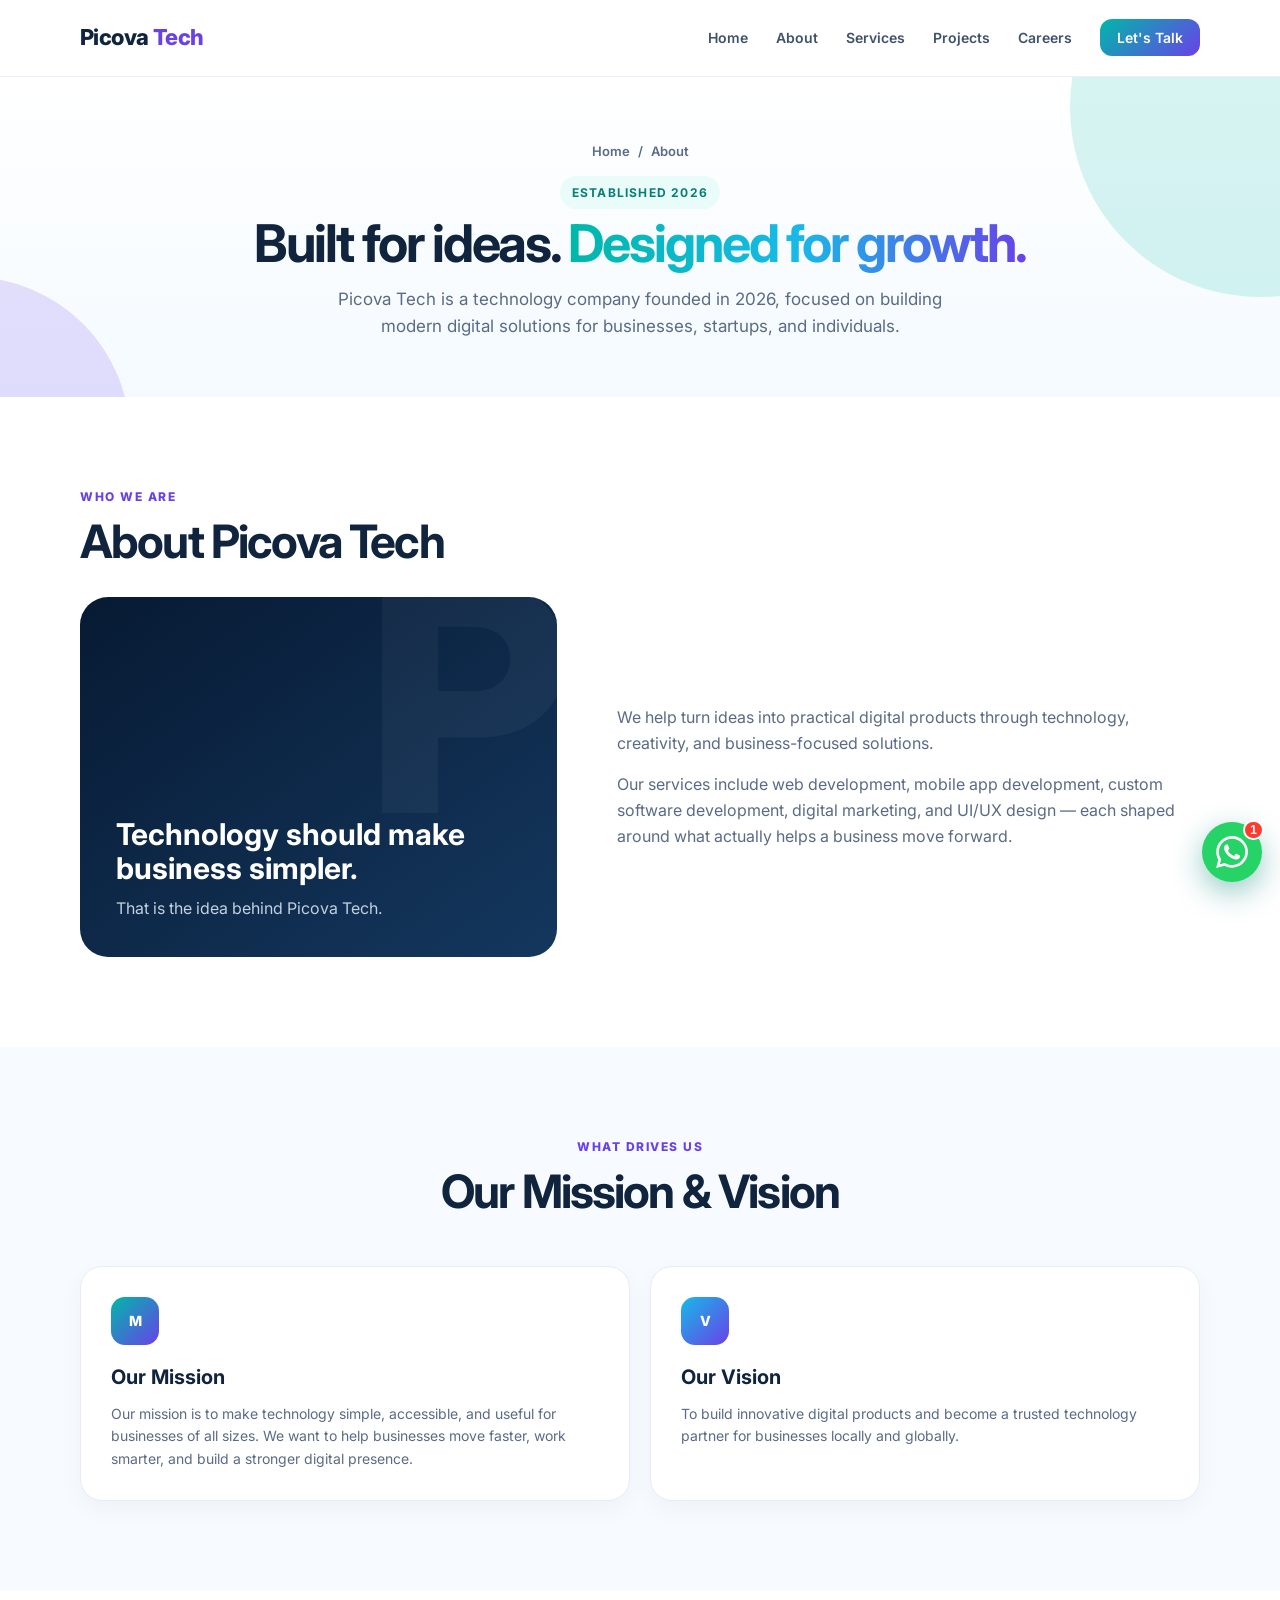
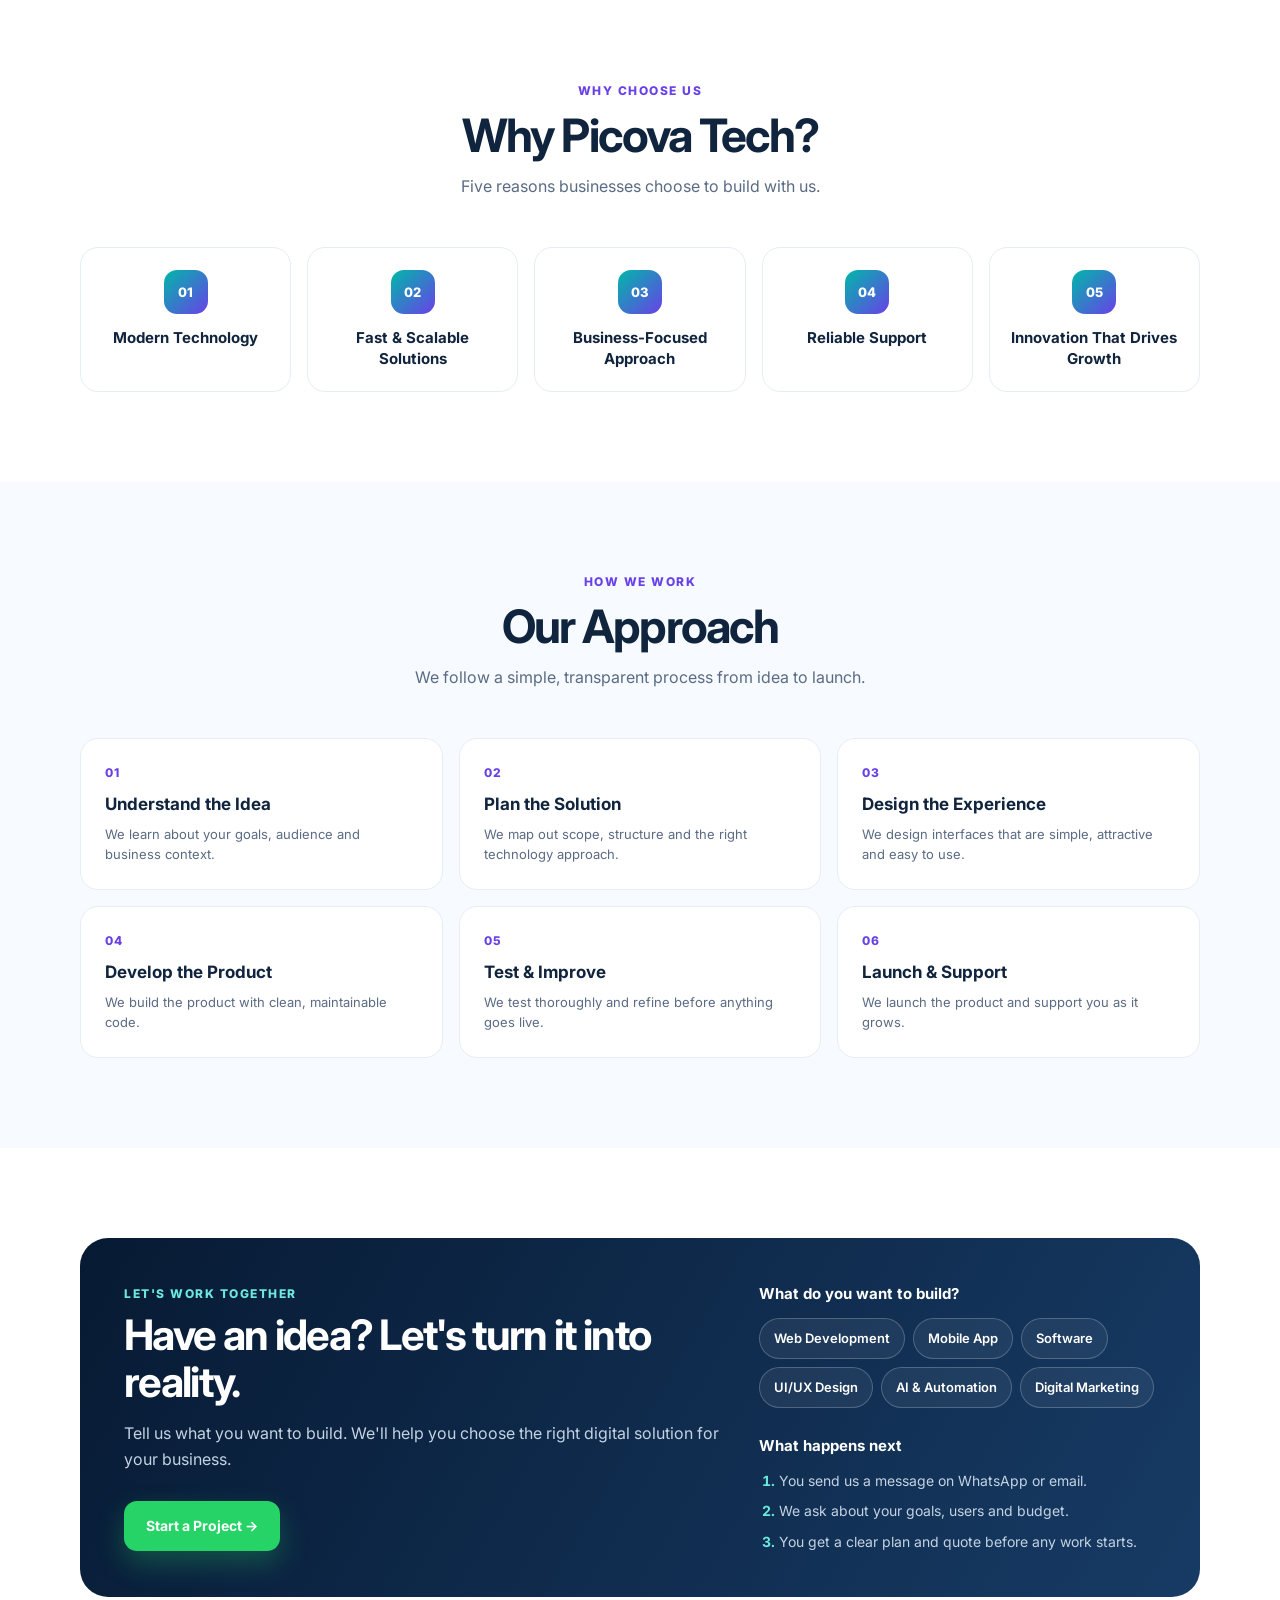
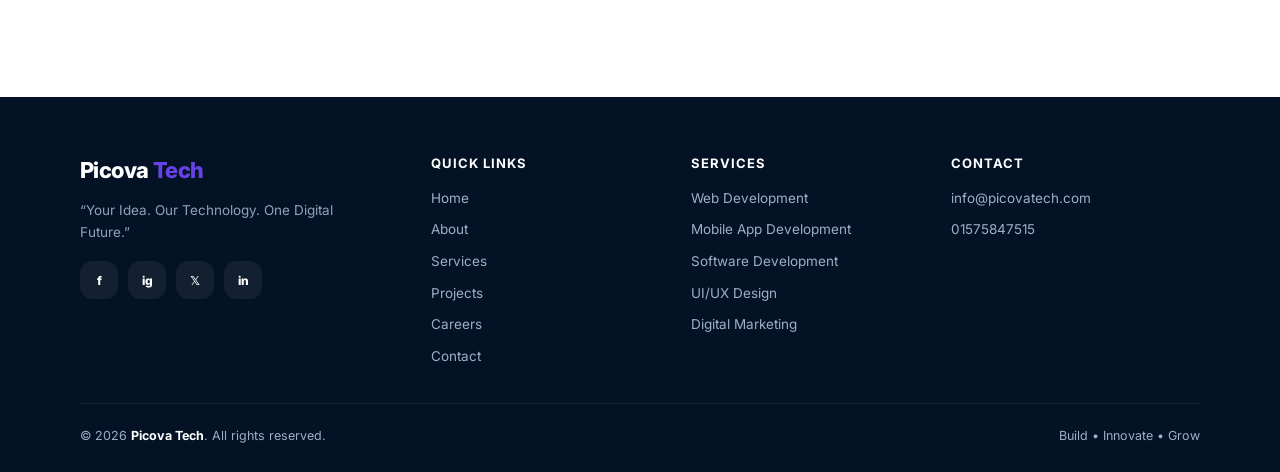
==== about.html @ dd943398 "Add files via upload" ====
<!doctype html>
<html lang="en">
<head>
  <meta charset="utf-8">
  <meta name="viewport" content="width=device-width, initial-scale=1, viewport-fit=cover">
  <meta name="theme-color" content="#071a33">
  <meta name="robots" content="index, follow">
  <link rel="canonical" href="https://www.picovatech.com/about">
  <meta name="description" content="Picova Tech is a technology company founded in 2026, building web, mobile app, software, UI/UX and digital marketing solutions. Learn our mission, vision and approach.">
  <title>About Picova Tech | Digital Solutions &amp; Software Company</title>
  <meta property="og:type" content="website">
  <meta property="og:site_name" content="Picova Tech">
  <meta property="og:title" content="About Picova Tech | Digital Solutions &amp; Software Company">
  <meta property="og:description" content="Founded in 2026, Picova Tech turns ideas into practical digital products through web, mobile, software, UI/UX and marketing solutions.">
  <meta property="og:url" content="https://www.picovatech.com/about">
  <meta property="og:image" content="https://www.picovatech.com/og-image.png">
  <meta name="twitter:card" content="summary_large_image">
  <meta name="twitter:title" content="About Picova Tech | Digital Solutions &amp; Software Company">
  <meta name="twitter:description" content="Founded in 2026, Picova Tech turns ideas into practical digital products for businesses, startups and individuals.">
  <meta name="twitter:image" content="https://www.picovatech.com/og-image.png">
  <link rel="icon" type="image/svg+xml" href="favicon.svg">
  <link rel="preconnect" href="https://fonts.googleapis.com">
  <link rel="preconnect" href="https://fonts.gstatic.com" crossorigin>
  <link href="https://fonts.googleapis.com/css2?family=Inter:wght@400;500;600;700;800&display=swap" rel="stylesheet">
  <link rel="stylesheet" href="styles.css">

  <script type="application/ld+json">
  {
    "@context": "https://schema.org",
    "@type": "AboutPage",
    "name": "About Picova Tech",
    "url": "https://www.picovatech.com/about",
    "isPartOf": { "@type": "WebSite", "name": "Picova Tech", "url": "https://www.picovatech.com/" },
    "mainEntity": {
      "@type": "Organization",
      "name": "Picova Tech",
      "url": "https://www.picovatech.com/",
      "foundingDate": "2026",
      "email": "info@picovatech.com",
      "telephone": "+8801575847515",
      "sameAs": [
        "https://www.facebook.com/picovatech/",
        "https://www.instagram.com/picovatech/",
        "https://x.com/picovatech/",
        "https://www.linkedin.com/company/picovatech/"
      ]
    }
  }
  </script>
</head>
<body>
<a class="skip" href="#main">Skip to content</a>

<header>
  <div class="container nav">
    <a class="brand" href="index.html#home">Picova <span>Tech</span></a>
    <nav aria-label="Main">
      <ul id="menu">
        <li><a href="index.html#home">Home</a></li>
        <li><a href="about.html" aria-current="page">About</a></li>
        <li><a href="index.html#services">Services</a></li>
        <li><a href="projects.html">Projects</a></li>
        <li><a href="careers.html">Careers</a></li>
        <li><a href="index.html#contact" class="nav-cta">Let's Talk</a></li>
      </ul>
    </nav>
    <button class="menu-btn" type="button" aria-label="Open menu" aria-expanded="false" aria-controls="menu">☰</button>
  </div>
</header>

<main id="main">

<section class="page-hero">
  <div class="container">
    <div class="breadcrumb"><a href="index.html">Home</a><span>/</span><span>About</span></div>
    <span class="eyebrow">Established 2026</span>
    <h1>Built for ideas. <span class="gradient">Designed for growth.</span></h1>
    <p>Picova Tech is a technology company founded in 2026, focused on building modern digital solutions for businesses, startups, and individuals.</p>
  </div>
</section>

<section aria-labelledby="about-story-title">
  <div class="container">
    <div class="section-head" style="text-align:left;margin:0 0 30px;max-width:none">
      <div class="kicker">Who we are</div>
      <h2 id="about-story-title">About Picova Tech</h2>
    </div>
    <div class="about-grid">
      <div class="about-panel">
        <h3>Technology should make business simpler.</h3>
        <p>That is the idea behind Picova Tech.</p>
      </div>
      <div class="about-copy">
        <p>We help turn ideas into practical digital products through technology, creativity, and business-focused solutions.</p>
        <p>Our services include web development, mobile app development, custom software development, digital marketing, and UI/UX design &mdash; each shaped around what actually helps a business move forward.</p>
      </div>
    </div>
  </div>
</section>

<section class="services" aria-labelledby="mv-title">
  <div class="container">
    <div class="section-head">
      <div class="kicker">What drives us</div>
      <h2 id="mv-title">Our Mission &amp; Vision</h2>
    </div>
    <div class="mv-grid">
      <div class="mv-card">
        <div class="icon" aria-hidden="true">M</div>
        <h3>Our Mission</h3>
        <p>Our mission is to make technology simple, accessible, and useful for businesses of all sizes. We want to help businesses move faster, work smarter, and build a stronger digital presence.</p>
      </div>
      <div class="mv-card">
        <div class="icon" aria-hidden="true" style="background:linear-gradient(135deg,var(--cyan),var(--purple))">V</div>
        <h3>Our Vision</h3>
        <p>To build innovative digital products and become a trusted technology partner for businesses locally and globally.</p>
      </div>
    </div>
  </div>
</section>

<section aria-labelledby="why-title">
  <div class="container">
    <div class="section-head">
      <div class="kicker">Why choose us</div>
      <h2 id="why-title">Why Picova Tech?</h2>
      <p>Five reasons businesses choose to build with us.</p>
    </div>
    <div class="value-grid">
      <div class="value-card"><div class="v-icon" aria-hidden="true">01</div><h3>Modern Technology</h3></div>
      <div class="value-card"><div class="v-icon" aria-hidden="true">02</div><h3>Fast &amp; Scalable Solutions</h3></div>
      <div class="value-card"><div class="v-icon" aria-hidden="true">03</div><h3>Business-Focused Approach</h3></div>
      <div class="value-card"><div class="v-icon" aria-hidden="true">04</div><h3>Reliable Support</h3></div>
      <div class="value-card"><div class="v-icon" aria-hidden="true">05</div><h3>Innovation That Drives Growth</h3></div>
    </div>
  </div>
</section>

<section class="process" aria-labelledby="approach-title">
  <div class="container">
    <div class="section-head">
      <div class="kicker">How we work</div>
      <h2 id="approach-title">Our Approach</h2>
      <p>We follow a simple, transparent process from idea to launch.</p>
    </div>
    <div class="timeline">
      <div class="step"><div class="num">01</div><h3>Understand the Idea</h3><p>We learn about your goals, audience and business context.</p></div>
      <div class="step"><div class="num">02</div><h3>Plan the Solution</h3><p>We map out scope, structure and the right technology approach.</p></div>
      <div class="step"><div class="num">03</div><h3>Design the Experience</h3><p>We design interfaces that are simple, attractive and easy to use.</p></div>
      <div class="step"><div class="num">04</div><h3>Develop the Product</h3><p>We build the product with clean, maintainable code.</p></div>
      <div class="step"><div class="num">05</div><h3>Test &amp; Improve</h3><p>We test thoroughly and refine before anything goes live.</p></div>
      <div class="step"><div class="num">06</div><h3>Launch &amp; Support</h3><p>We launch the product and support you as it grows.</p></div>
    </div>
  </div>
</section>

<section class="contact">
  <div class="container">
    <div class="contact-box">
      <div>
        <div class="kicker">Let's work together</div>
        <h2>Have an idea? Let's turn it into reality.</h2>
        <p>Tell us what you want to build. We'll help you choose the right digital solution for your business.</p>
        <div class="buttons">
          <a class="btn btn-primary" href="index.html#contact">Start a Project →</a>
        </div>
      </div>
      <div class="contact-side">
        <h3>What do you want to build?</h3>
        <div class="picks"><a class="pick" href="https://wa.me/8801575847515?text=Hello%20Picova%20Tech%21%20I%20am%20interested%20in%20Web%20Development." target="_blank" rel="noopener noreferrer">Web Development</a><a class="pick" href="https://wa.me/8801575847515?text=Hello%20Picova%20Tech%21%20I%20am%20interested%20in%20Mobile%20App." target="_blank" rel="noopener noreferrer">Mobile App</a><a class="pick" href="https://wa.me/8801575847515?text=Hello%20Picova%20Tech%21%20I%20am%20interested%20in%20Software." target="_blank" rel="noopener noreferrer">Software</a><a class="pick" href="https://wa.me/8801575847515?text=Hello%20Picova%20Tech%21%20I%20am%20interested%20in%20UI/UX%20Design." target="_blank" rel="noopener noreferrer">UI/UX Design</a><a class="pick" href="https://wa.me/8801575847515?text=Hello%20Picova%20Tech%21%20I%20am%20interested%20in%20AI%20%26%20Automation." target="_blank" rel="noopener noreferrer">AI &amp; Automation</a><a class="pick" href="https://wa.me/8801575847515?text=Hello%20Picova%20Tech%21%20I%20am%20interested%20in%20Digital%20Marketing." target="_blank" rel="noopener noreferrer">Digital Marketing</a></div>
        <h3>What happens next</h3>
        <ol class="next"><li>You send us a message on WhatsApp or email.</li><li>We ask about your goals, users and budget.</li><li>You get a clear plan and quote before any work starts.</li></ol>
      </div>
    </div>
  </div>
</section>

</main>

<footer>
  <div class="container">
    <div class="footer-grid">
      <div class="footer-brand">
        <a class="brand" href="index.html#home">Picova <span>Tech</span></a>
        <p>&ldquo;Your Idea. Our Technology. One Digital Future.&rdquo;</p>
        <div class="social">
          <a href="https://www.facebook.com/picovatech/" target="_blank" rel="noopener noreferrer" aria-label="Picova Tech on Facebook">f</a>
          <a href="https://www.instagram.com/picovatech/" target="_blank" rel="noopener noreferrer" aria-label="Picova Tech on Instagram">ig</a>
          <a href="https://x.com/picovatech/" target="_blank" rel="noopener noreferrer" aria-label="Picova Tech on X">𝕏</a>
          <a href="https://www.linkedin.com/company/picovatech/" target="_blank" rel="noopener noreferrer" aria-label="Picova Tech on LinkedIn">in</a>
        </div>
      </div>
      <div class="footer-col">
        <h4>Quick Links</h4>
        <ul>
          <li><a href="index.html#home">Home</a></li>
          <li><a href="about.html">About</a></li>
          <li><a href="index.html#services">Services</a></li>
          <li><a href="projects.html">Projects</a></li>
          <li><a href="careers.html">Careers</a></li>
          <li><a href="index.html#contact">Contact</a></li>
        </ul>
      </div>
      <div class="footer-col">
        <h4>Services</h4>
        <ul>
          <li><a href="index.html#services">Web Development</a></li>
          <li><a href="index.html#services">Mobile App Development</a></li>
          <li><a href="index.html#services">Software Development</a></li>
          <li><a href="index.html#services">UI/UX Design</a></li>
          <li><a href="index.html#services">Digital Marketing</a></li>
        </ul>
      </div>
      <div class="footer-col">
        <h4>Contact</h4>
        <ul>
          <li class="contact-item"><a href="mailto:info@picovatech.com">info@picovatech.com</a></li>
          <li class="contact-item"><a href="tel:+8801575847515">01575847515</a></li>
        </ul>
      </div>
    </div>
    <div class="foot-bottom">
      <div>© <span id="year">2026</span> <strong style="color:#fff">Picova Tech</strong>. All rights reserved.</div>
      <div>Build • Innovate • Grow</div>
    </div>
  </div>
</footer>

<!-- ===== WhatsApp chat widget ===== -->
<div class="wa-teaser" id="waTeaser" role="status">
  <span class="wa-teaser-text">👋 Have a project in mind? Chat with us on WhatsApp.</span>
  <button type="button" aria-label="Dismiss">×</button>
</div>

<section class="wa-panel" id="waPanel" role="dialog" aria-label="Chat with Picova Tech on WhatsApp" aria-hidden="true" style="padding:0">
  <div class="wa-head">
    <div class="wa-avatar" aria-hidden="true">P</div>
    <div class="wa-head-info"><strong>Picova Tech</strong><span>Online on WhatsApp</span></div>
    <button class="wa-close" type="button" aria-label="Close chat">×</button>
  </div>
  <div class="wa-body" id="waBody" aria-live="polite"></div>
  <div class="wa-foot">
    <div class="wa-form">
      <textarea class="wa-input" id="waInput" rows="1" placeholder="Type your message…" aria-label="Your message"></textarea>
      <button class="wa-send" id="waSend" type="button" aria-label="Send on WhatsApp">
        <svg viewBox="0 0 24 24" aria-hidden="true"><path d="M2.01 21 23 12 2.01 3 2 10l15 2-15 2z"/></svg>
      </button>
    </div>
    <p class="wa-note">Your message will open in WhatsApp.</p>
  </div>
</section>

<button class="wa-fab" id="waFab" type="button" aria-label="Chat on WhatsApp" aria-expanded="false" aria-controls="waPanel">
  <svg viewBox="0 0 24 24" aria-hidden="true"><path d="M17.472 14.382c-.297-.149-1.758-.867-2.03-.967-.273-.099-.471-.148-.67.15-.197.297-.767.966-.94 1.164-.173.199-.347.223-.644.075-.297-.15-1.255-.463-2.39-1.475-.883-.788-1.48-1.761-1.653-2.059-.173-.297-.018-.458.13-.606.134-.133.298-.347.446-.52.149-.174.198-.298.298-.497.099-.198.05-.371-.025-.52-.075-.149-.669-1.612-.916-2.207-.242-.579-.487-.5-.669-.51-.173-.008-.371-.01-.57-.01-.198 0-.52.074-.792.372-.272.297-1.04 1.016-1.04 2.479 0 1.462 1.065 2.875 1.213 3.074.149.198 2.096 3.2 5.077 4.487.709.306 1.262.489 1.694.625.712.227 1.36.195 1.871.118.571-.085 1.758-.719 2.006-1.413.248-.694.248-1.289.173-1.413-.074-.124-.272-.198-.57-.347m-5.421 7.403h-.004a9.87 9.87 0 01-5.031-1.378l-.361-.214-3.741.982.998-3.648-.235-.374a9.86 9.86 0 01-1.51-5.26c.001-5.45 4.436-9.884 9.888-9.884 2.64 0 5.122 1.03 6.988 2.898a9.825 9.825 0 012.893 6.994c-.003 5.45-4.437 9.884-9.885 9.884m8.413-18.297A11.815 11.815 0 0012.05 0C5.495 0 .16 5.335.157 11.892c0 2.096.547 4.142 1.588 5.945L.057 24l6.305-1.654a11.882 11.882 0 005.683 1.448h.005c6.554 0 11.89-5.335 11.893-11.893a11.821 11.821 0 00-3.48-8.413z"/></svg>
  <span class="wa-x" aria-hidden="true">×</span>
  <span class="wa-badge" id="waBadge">1</span>
</button>

<script src="main.js" defer></script>
</body>
</html>
---- styles.css ----
:root{
      --navy:#071a33;--ink:#10243e;--muted:#5b6b83;--teal:#00b8a9;--cyan:#18b9e8;--purple:#6941e8;--orange:#ff8a2a;
      --bg:#f7fbff;--white:#fff;--line:#e6edf5;--shadow:0 18px 50px rgba(8,29,57,.10);
      --wa:#25d366;--wa-dark:#128c7e;--header-h:76px
    }
    *,*::before,*::after{box-sizing:border-box}
    html{scroll-behavior:smooth;-webkit-text-size-adjust:100%}
    body{margin:0;font-family:Inter,system-ui,-apple-system,"Segoe UI",Roboto,sans-serif;color:var(--ink);background:var(--white);line-height:1.6;overflow-x:hidden}
    img{max-width:100%;height:auto}
    a{text-decoration:none;color:inherit}
    .container{width:min(1120px,92%);margin-inline:auto}
    :focus-visible{outline:3px solid var(--purple);outline-offset:3px;border-radius:6px}
    .skip{position:absolute;left:-999px;top:8px;background:#fff;color:var(--navy);padding:10px 14px;border-radius:8px;z-index:100;font-weight:700}
    .skip:focus{left:8px}

    /* Header */
    header{position:sticky;top:0;z-index:40;background:rgba(255,255,255,.92);-webkit-backdrop-filter:blur(14px);backdrop-filter:blur(14px);border-bottom:1px solid rgba(230,237,245,.85)}
    .nav{height:var(--header-h);display:flex;align-items:center;justify-content:space-between;gap:16px}
    .brand{font-weight:800;font-size:22px;letter-spacing:-.6px;white-space:nowrap}
    .brand span{color:var(--purple)}
    nav ul{display:flex;align-items:center;gap:28px;list-style:none;margin:0;padding:0;font-size:14px;font-weight:600;color:#40526b}
    nav a:hover{color:var(--purple)}
    nav a.nav-cta{padding:10px 17px;border-radius:12px;color:#fff;background:linear-gradient(135deg,var(--teal),var(--purple))}
    nav a.nav-cta:hover{color:#fff;filter:brightness(1.06)}
    .menu-btn{display:none;width:44px;height:44px;border:1px solid var(--line);background:#fff;border-radius:12px;font-size:22px;line-height:1;cursor:pointer;color:var(--navy);place-items:center}

    /* Hero */
    section{padding:90px 0;scroll-margin-top:var(--header-h)}
    .hero{position:relative;overflow:hidden;background:linear-gradient(180deg,#fff 0%,#f4faff 100%);padding:86px 0 78px}
    .hero::before,.hero::after{content:"";position:absolute;border-radius:50%;opacity:.18;pointer-events:none}
    .hero::before{width:430px;height:430px;background:var(--teal);right:-190px;top:-170px}
    .hero::after{width:360px;height:360px;background:var(--purple);left:-220px;bottom:-230px}
    .hero-grid{display:grid;grid-template-columns:1.05fr .95fr;gap:60px;align-items:center;position:relative;z-index:1}
    .eyebrow{display:inline-flex;gap:8px;align-items:center;padding:7px 12px;border-radius:999px;background:#eafcf9;color:#087e75;font-size:12px;font-weight:700;text-transform:uppercase;letter-spacing:1.2px}
    .hero h1{font-size:clamp(38px,7.2vw,72px);line-height:1.05;letter-spacing:-.045em;margin:18px 0;overflow-wrap:break-word}
    .gradient{background:linear-gradient(90deg,var(--teal),var(--cyan),var(--purple));-webkit-background-clip:text;background-clip:text;color:transparent;-webkit-text-fill-color:transparent}
    .hero p{font-size:18px;color:var(--muted);max-width:620px}
    .buttons{display:flex;gap:14px;flex-wrap:wrap;margin-top:28px}
    .btn{display:inline-flex;align-items:center;justify-content:center;padding:14px 22px;min-height:48px;border-radius:13px;font-weight:700;font-size:14px;border:1px solid var(--line);transition:transform .2s}
    .btn:hover{transform:translateY(-2px)}
    .btn-primary{color:#fff;border:none;background:linear-gradient(135deg,var(--teal),var(--purple));box-shadow:0 12px 28px rgba(105,65,232,.22)}
    .btn-light{background:#fff}
    .hero-card{background:#071a33;border-radius:28px;padding:24px;box-shadow:var(--shadow);color:#fff;position:relative;overflow:hidden}
    .hero-card::after{content:"";position:absolute;width:240px;height:240px;border-radius:50%;right:-80px;top:-100px;background:linear-gradient(135deg,var(--teal),var(--purple));opacity:.7;filter:blur(30px);pointer-events:none}
    .mock{background:linear-gradient(145deg,#102e53,#071a33);border:1px solid rgba(255,255,255,.12);border-radius:20px;padding:25px;position:relative;z-index:1}
    .mock-logo{width:110px;height:110px;object-fit:contain;background:#fff;border-radius:18px;padding:8px;display:block}
    .hero-card h3{font-size:24px;margin:18px 0 4px}
    .hero-card p{font-size:14px;color:#b9c7d9;margin:0}
    .mini-grid{display:grid;grid-template-columns:repeat(2,1fr);gap:12px;margin-top:22px}
    .mini{padding:13px;border-radius:14px;background:rgba(255,255,255,.07);font-size:12px;color:#dbe6f4}
    .mini b{display:block;color:#fff;font-size:13px;margin-bottom:3px}

    /* Section heads */
    .section-head{text-align:center;max-width:720px;margin:0 auto 48px}
    .kicker{color:var(--purple);font-size:12px;font-weight:800;text-transform:uppercase;letter-spacing:1.5px}
    .section-head h2{font-size:clamp(28px,4.4vw,46px);line-height:1.12;letter-spacing:-.04em;margin:10px 0 12px}
    .section-head p{color:var(--muted);margin:0}

    /* Services */
    .services{background:var(--bg)}
    .cards{display:grid;grid-template-columns:repeat(3,1fr);gap:20px}
    .card{background:#fff;border:1px solid var(--line);border-radius:22px;padding:27px;transition:transform .25s,box-shadow .25s;box-shadow:0 8px 24px rgba(8,29,57,.04)}
    .card:hover{transform:translateY(-5px);box-shadow:var(--shadow)}
    .icon{width:48px;height:48px;border-radius:14px;display:grid;place-items:center;color:#fff;font-weight:800;font-size:14px;margin-bottom:18px;background:linear-gradient(135deg,var(--teal),var(--purple))}
    .card:nth-child(2) .icon{background:linear-gradient(135deg,var(--cyan),var(--purple))}
    .card:nth-child(3) .icon{background:linear-gradient(135deg,var(--purple),#b24cf3)}
    .card:nth-child(4) .icon{background:linear-gradient(135deg,var(--orange),#ff4e7a)}
    .card:nth-child(5) .icon{background:linear-gradient(135deg,#00a98f,var(--cyan))}
    .card:nth-child(6) .icon{background:linear-gradient(135deg,#3b82f6,var(--teal))}
    .card h3{margin:0 0 8px;font-size:19px}
    .card p{color:var(--muted);font-size:14px;margin:0}

    /* About */
    .about-grid{display:grid;grid-template-columns:.9fr 1.1fr;gap:60px;align-items:center}
    .about-panel{border-radius:28px;background:linear-gradient(145deg,#071a33,#14375e);padding:36px;color:#fff;min-height:360px;display:flex;flex-direction:column;justify-content:flex-end;position:relative;overflow:hidden}
    .about-panel::before{content:"P";position:absolute;right:-15px;top:-60px;font-size:320px;line-height:1;font-weight:800;color:rgba(255,255,255,.045)}
    .about-panel h3{font-size:30px;line-height:1.15;margin:0 0 10px;position:relative}
    .about-panel p{color:#c2d0df;position:relative;margin:0}
    .about-copy .section-head{text-align:left;margin:0 0 22px}
    .about-copy h2{font-size:clamp(28px,4.4vw,42px)}
    .about-copy p{color:var(--muted)}
    .ticks{display:grid;grid-template-columns:1fr 1fr;gap:12px;margin:24px 0}
    .tick{font-size:14px;font-weight:600}
    .tick::before{content:"✓";display:inline-grid;place-items:center;width:23px;height:23px;margin-right:8px;border-radius:50%;background:#e9fbf8;color:#078f83;font-size:12px}

    /* Process */
    .process{background:var(--bg)}
    .steps{display:grid;grid-template-columns:repeat(4,1fr);gap:16px}
    .step{padding:24px;background:#fff;border:1px solid var(--line);border-radius:18px}
    .num{font-size:12px;font-weight:800;color:var(--purple);letter-spacing:1px}
    .step h3{margin:9px 0 5px;font-size:17px}
    .step p{font-size:13px;color:var(--muted);margin:0}

    /* Contact */
    .contact{padding-bottom:100px}
    .contact-box{border-radius:28px;padding:44px;background:linear-gradient(120deg,#071a33,#173b65);color:#fff;display:grid;grid-template-columns:1.2fr .8fr;gap:40px;align-items:center}
    .contact-box .kicker{color:#6be9de}
    .contact-box h2{font-size:clamp(28px,4.4vw,42px);line-height:1.12;letter-spacing:-.04em;margin:8px 0 12px}
    .contact-box p{color:#c4d3e3}
    .contact-links{display:grid;gap:11px;min-width:0}
    .contact-link{display:block;padding:13px 15px;border:1px solid rgba(255,255,255,.13);background:rgba(255,255,255,.06);border-radius:12px;font-size:14px;overflow-wrap:anywhere;transition:background .2s}
    a.contact-link:hover{background:rgba(255,255,255,.12)}
    .contact-link b{display:block;color:#fff;font-size:11px;text-transform:uppercase;letter-spacing:1px;margin-bottom:2px}
    .social{display:flex;gap:10px;flex-wrap:wrap;margin-top:22px}
    .social a{width:44px;height:44px;border-radius:12px;display:grid;place-items:center;background:#fff;color:var(--navy);font-size:13px;font-weight:800}
    .social a:hover{background:#dffcf8;color:#078f83}

    footer{background:#041225;color:#9db0c8;padding:28px 0;font-size:13px}
    .foot{display:flex;justify-content:space-between;gap:20px;align-items:center;flex-wrap:wrap}
    .foot strong{color:#fff}

    /* ===== WhatsApp chat widget ===== */
    .wa-fab{position:fixed;right:max(18px,env(safe-area-inset-right));bottom:max(18px,env(safe-area-inset-bottom));z-index:60;width:60px;height:60px;border:0;border-radius:50%;background:var(--wa);color:#fff;cursor:pointer;display:grid;place-items:center;box-shadow:0 10px 30px rgba(18,140,126,.45);transition:transform .2s}
    .wa-fab:hover{transform:scale(1.07)}
    .wa-fab svg{width:32px;height:32px;fill:currentColor}
    .wa-fab .wa-x{display:none;font-size:26px;line-height:1}
    .wa-fab.open svg{display:none}
    .wa-fab.open .wa-x{display:block}
    .wa-badge{position:absolute;top:-2px;right:-2px;min-width:20px;height:20px;padding:0 5px;border-radius:999px;background:#ff3b30;color:#fff;font-size:12px;font-weight:700;display:grid;place-items:center;border:2px solid #fff}
    .wa-fab.open .wa-badge{display:none}
    .wa-teaser{position:fixed;right:max(18px,env(safe-area-inset-right));bottom:calc(max(18px,env(safe-area-inset-bottom)) + 74px);z-index:60;max-width:240px;background:#fff;color:var(--ink);border:1px solid var(--line);border-radius:16px 16px 4px 16px;padding:12px 34px 12px 14px;font-size:14px;font-weight:600;box-shadow:var(--shadow);opacity:0;transform:translateY(8px);pointer-events:none;transition:.3s}
    .wa-teaser.show{opacity:1;transform:none;pointer-events:auto}
    .wa-teaser button{position:absolute;top:2px;right:2px;width:30px;height:30px;border:0;background:none;color:#8a99ad;font-size:18px;cursor:pointer}
    .wa-teaser .wa-teaser-text{cursor:pointer}

    .wa-panel{position:fixed;right:max(18px,env(safe-area-inset-right));bottom:calc(max(18px,env(safe-area-inset-bottom)) + 74px);z-index:60;width:360px;max-width:calc(100vw - 24px);height:min(560px,calc(100dvh - 120px));display:flex;flex-direction:column;background:#fff;border-radius:20px;overflow:hidden;box-shadow:0 24px 70px rgba(7,26,51,.28);border:1px solid var(--line);opacity:0;visibility:hidden;transform:translateY(14px) scale(.98);transform-origin:bottom right;transition:opacity .25s,transform .25s,visibility .25s}
    .wa-panel.open{opacity:1;visibility:visible;transform:none}
    .wa-head{display:flex;align-items:center;gap:12px;padding:14px 16px;background:linear-gradient(135deg,var(--wa-dark),#0b6b5f);color:#fff}
    .wa-avatar{width:42px;height:42px;border-radius:50%;background:#fff;display:grid;place-items:center;color:var(--purple);font-weight:800;flex:none}
    .wa-head-info{flex:1;min-width:0;line-height:1.25}
    .wa-head-info strong{display:block;font-size:15px}
    .wa-head-info span{font-size:12px;opacity:.9;display:flex;align-items:center;gap:6px}
    .wa-head-info span::before{content:"";width:8px;height:8px;border-radius:50%;background:#7dffb0}
    .wa-close{width:36px;height:36px;border:0;border-radius:10px;background:rgba(255,255,255,.14);color:#fff;font-size:20px;cursor:pointer}
    .wa-body{flex:1;overflow-y:auto;padding:16px;background:#efeae2;display:flex;flex-direction:column;gap:10px;overscroll-behavior:contain}
    .wa-msg{max-width:86%;padding:9px 12px;border-radius:12px;font-size:14px;line-height:1.45;box-shadow:0 1px 1px rgba(0,0,0,.08);overflow-wrap:anywhere;white-space:pre-wrap}
    .wa-msg.bot{align-self:flex-start;background:#fff;border-top-left-radius:3px}
    .wa-msg.user{align-self:flex-end;background:#d9fdd3;border-top-right-radius:3px}
    .wa-typing{align-self:flex-start;background:#fff;border-radius:12px;border-top-left-radius:3px;padding:12px 14px;display:flex;gap:4px}
    .wa-typing i{width:7px;height:7px;border-radius:50%;background:#9aa7b5;animation:wa-bounce 1s infinite}
    .wa-typing i:nth-child(2){animation-delay:.15s}.wa-typing i:nth-child(3){animation-delay:.3s}
    @keyframes wa-bounce{0%,60%,100%{transform:translateY(0);opacity:.5}30%{transform:translateY(-4px);opacity:1}}
    .wa-chips{display:flex;flex-wrap:wrap;gap:8px;align-self:flex-start}
    .wa-chip{border:1px solid var(--wa-dark);background:#fff;color:var(--wa-dark);padding:8px 12px;border-radius:999px;font:600 13px Inter,system-ui,sans-serif;cursor:pointer;min-height:36px}
    .wa-chip:hover{background:var(--wa-dark);color:#fff}
    .wa-foot{padding:10px;background:#f6f6f6;border-top:1px solid var(--line)}
    .wa-form{display:flex;gap:8px;align-items:flex-end}
    .wa-input{flex:1;min-width:0;resize:none;border:1px solid #d5dbe3;border-radius:22px;padding:11px 14px;font:16px/1.3 Inter,system-ui,sans-serif;max-height:96px;background:#fff;color:var(--ink)}
    .wa-input:focus{outline:2px solid var(--wa-dark);outline-offset:0;border-color:transparent}
    .wa-send{flex:none;width:44px;height:44px;border:0;border-radius:50%;background:var(--wa);color:#fff;cursor:pointer;display:grid;place-items:center}
    .wa-send svg{width:20px;height:20px;fill:currentColor}
    .wa-note{margin:8px 4px 0;font-size:11px;color:#728198;text-align:center}

    /* ===== Tablet ===== */
    @media(max-width:1000px){
      .hero-grid{gap:40px}
      .about-grid{gap:40px}
      .steps{grid-template-columns:repeat(2,1fr)}
    }

    /* ===== Mobile menu + stacking ===== */
    @media(max-width:850px){
      :root{--header-h:68px}
      .menu-btn{display:grid}
      nav ul{display:none;position:absolute;left:4%;right:4%;top:calc(100% + 8px);flex-direction:column;align-items:stretch;gap:0;background:#fff;border:1px solid var(--line);border-radius:16px;padding:10px;box-shadow:var(--shadow)}
      nav ul.mobile-open{display:flex}
      nav ul li a{display:block;padding:14px 12px;border-radius:10px}
      nav ul li a:not(.nav-cta):hover{background:var(--bg)}
      nav a.nav-cta{text-align:center;margin-top:6px}
      section{padding:72px 0}
      .hero{padding:56px 0 60px}
      .hero-grid,.about-grid,.contact-box{grid-template-columns:1fr}
      .hero p{max-width:none}
      .hero-card{max-width:600px;width:100%;margin-inline:auto}
      .cards{grid-template-columns:1fr 1fr}
      .about-panel{min-height:260px}
      .contact-box{padding:34px}
    }

    /* ===== Phones ===== */
    @media(max-width:560px){
      .brand{font-size:19px}
      .hero{padding:44px 0 52px}
      .hero p{font-size:16px}
      .eyebrow{font-size:11px;letter-spacing:.8px}
      .buttons .btn{flex:1 1 100%}
      .cards,.steps,.ticks{grid-template-columns:1fr}
      section{padding:60px 0}
      .section-head{margin-bottom:34px}
      .card{padding:22px}
      .about-panel{padding:26px;min-height:220px}
      .about-panel h3{font-size:24px}
      .about-panel::before{font-size:220px}
      .contact{padding-bottom:70px}
      .contact-box{padding:26px 20px;border-radius:22px}
      .foot{flex-direction:column;align-items:flex-start;gap:8px}
      .hero-card{padding:16px;border-radius:22px}
      .mock{padding:18px}
      .mock-logo{width:90px;height:90px}

      /* chat becomes a bottom sheet */
      .wa-panel{right:0;left:0;bottom:0;width:100%;max-width:none;height:min(86dvh,640px);border-radius:20px 20px 0 0;padding-bottom:env(safe-area-inset-bottom)}
      .wa-teaser{right:12px;bottom:calc(max(14px,env(safe-area-inset-bottom)) + 70px);max-width:210px}
      .wa-fab{right:14px;bottom:max(14px,env(safe-area-inset-bottom));width:56px;height:56px}
      .wa-fab.open{opacity:0;pointer-events:none}
    }
    @media(max-width:360px){
      .hero h1{font-size:34px}
      .mini-grid{grid-template-columns:1fr}
    }
    @media(prefers-reduced-motion:reduce){
      html{scroll-behavior:auto}
      *,*::before,*::after{animation:none!important;transition:none!important}
    }

/* ===================================================================
   Added for: About / Projects / Picobazar / Careers pages
   (New components below reuse existing design tokens — no colors,
   radii, spacing or fonts were introduced outside the palette above.)
   =================================================================== */

/* Sub-page header (About / Projects / Careers / Picobazar) */
.page-hero{position:relative;overflow:hidden;background:linear-gradient(180deg,#fff 0%,#f4faff 100%);padding:64px 0 56px;text-align:center}
.page-hero::before,.page-hero::after{content:"";position:absolute;border-radius:50%;opacity:.16;pointer-events:none}
.page-hero::before{width:380px;height:380px;background:var(--teal);right:-170px;top:-160px}
.page-hero::after{width:320px;height:320px;background:var(--purple);left:-190px;bottom:-200px}
.page-hero .container{position:relative;z-index:1}
.breadcrumb{display:flex;justify-content:center;gap:8px;font-size:13px;font-weight:600;color:var(--muted);margin-bottom:14px}
.breadcrumb a:hover{color:var(--purple)}
.page-hero h1{font-size:clamp(32px,5.6vw,52px);line-height:1.1;letter-spacing:-.04em;margin:6px 0 14px}
.page-hero > .container > p{color:var(--muted);font-size:17px;max-width:640px;margin:0 auto}

/* Mission / Vision */
.mv-grid{display:grid;grid-template-columns:1fr 1fr;gap:20px;margin-top:10px}
.mv-card{background:#fff;border:1px solid var(--line);border-radius:22px;padding:30px;box-shadow:0 8px 24px rgba(8,29,57,.04)}
.mv-card .icon{margin-bottom:16px}
.mv-card h3{margin:0 0 10px;font-size:20px}
.mv-card p{margin:0;color:var(--muted);font-size:14px}

/* Why Picova Tech - value cards */
.value-grid{display:grid;grid-template-columns:repeat(5,1fr);gap:16px}
.value-card{background:#fff;border:1px solid var(--line);border-radius:18px;padding:22px 18px;text-align:center;transition:transform .25s,box-shadow .25s}
.value-card:hover{transform:translateY(-5px);box-shadow:var(--shadow)}
.value-card .v-icon{width:44px;height:44px;margin:0 auto 14px;border-radius:13px;display:grid;place-items:center;color:#fff;font-weight:800;font-size:13px;background:linear-gradient(135deg,var(--teal),var(--purple))}
.value-card h3{margin:0;font-size:15px;line-height:1.35}

/* Approach timeline (reuses .steps/.step pattern, extended to 6 items) */
.timeline{display:grid;grid-template-columns:repeat(3,1fr);gap:16px}
.timeline .step{position:relative}

/* Relationship badge (Picobazar by Picova Tech) */
.rel-badge{display:inline-flex;align-items:center;gap:8px;padding:8px 14px;border-radius:999px;background:#f2edff;color:var(--purple);font-size:12px;font-weight:800;text-transform:uppercase;letter-spacing:1px;margin-bottom:16px}
.rel-badge b{color:inherit}

/* Project card */
.project-card{background:#fff;border:1px solid var(--line);border-radius:26px;padding:0;overflow:hidden;box-shadow:0 8px 24px rgba(8,29,57,.05);display:grid;grid-template-columns:1.1fr 1fr;transition:box-shadow .25s}
.project-card:hover{box-shadow:var(--shadow)}
.project-media{background:linear-gradient(145deg,#102e53,#071a33);display:flex;flex-direction:column;align-items:center;justify-content:center;gap:14px;padding:40px 30px;color:#fff;position:relative;overflow:hidden;min-height:280px}
.project-media::after{content:"";position:absolute;width:220px;height:220px;border-radius:50%;right:-70px;bottom:-90px;background:linear-gradient(135deg,var(--teal),var(--purple));opacity:.55;filter:blur(28px);pointer-events:none}
.project-logo-placeholder{width:96px;height:96px;border-radius:22px;background:rgba(255,255,255,.08);border:1.5px dashed rgba(255,255,255,.35);display:grid;place-items:center;font-weight:800;font-size:28px;letter-spacing:-.5px;position:relative;z-index:1}
.project-media .ph-note{font-size:11px;color:#9fb2c9;text-align:center;position:relative;z-index:1}
.project-body{padding:34px}
.project-cat{display:inline-block;padding:5px 12px;border-radius:999px;background:#eafcf9;color:#087e75;font-size:11px;font-weight:800;text-transform:uppercase;letter-spacing:1px;margin-bottom:14px}
.project-body h3{margin:0 0 4px;font-size:26px;letter-spacing:-.02em}
.project-tagline{color:var(--purple);font-weight:700;font-size:14px;margin:0 0 14px}
.project-body p.desc{color:var(--muted);font-size:14.5px;margin:0 0 18px}
.tech-list{display:flex;flex-wrap:wrap;gap:8px;margin-bottom:24px}
.tech-pill{padding:6px 12px;border-radius:999px;background:var(--bg);border:1px solid var(--line);font-size:12px;font-weight:700;color:#40526b}
.project-actions{display:flex;gap:12px;flex-wrap:wrap}

/* Featured project (homepage) */
.featured-project{background:var(--bg)}

/* Project detail page */
.detail-grid{display:grid;grid-template-columns:.75fr 1.25fr;gap:50px;align-items:start}
.detail-media{position:sticky;top:calc(var(--header-h) + 20px)}
.detail-block{margin-bottom:36px}
.detail-block:last-child{margin-bottom:0}
.detail-block h2{font-size:24px;margin:0 0 14px;letter-spacing:-.02em}
.feature-list{display:grid;grid-template-columns:1fr 1fr;gap:12px;list-style:none;margin:0;padding:0}
.feature-list li{font-size:14px;font-weight:600;padding:14px 16px;background:#fff;border:1px solid var(--line);border-radius:14px}
.feature-list li::before{content:"✓";display:inline-grid;place-items:center;width:20px;height:20px;margin-right:8px;border-radius:50%;background:#e9fbf8;color:#078f83;font-size:11px}
.dev-note{border-radius:18px;background:linear-gradient(120deg,#071a33,#173b65);color:#fff;padding:22px 24px;font-size:14px;display:flex;align-items:center;gap:14px}
.dev-note strong{color:#7dffd8}

/* Careers page */
.career-grid{display:grid;grid-template-columns:repeat(3,1fr);gap:18px}
.career-card{background:#fff;border:1px solid var(--line);border-radius:20px;padding:24px;transition:transform .25s,box-shadow .25s}
.career-card:hover{transform:translateY(-4px);box-shadow:var(--shadow)}
.career-card h3{margin:0 0 6px;font-size:16px}
.career-card p{margin:0;color:var(--muted);font-size:13px}
.empty-state{text-align:center;padding:52px 24px;background:#fff;border:1.5px dashed var(--line);border-radius:24px;margin-top:36px}
.empty-state .e-icon{width:56px;height:56px;border-radius:16px;margin:0 auto 18px;display:grid;place-items:center;background:var(--bg);color:var(--purple);font-size:24px}
.empty-state h3{margin:0 0 8px;font-size:19px}
.empty-state p{margin:0;color:var(--muted);font-size:14px;max-width:420px;margin-inline:auto}

/* Footer (expanded) */
footer{padding:56px 0 26px}
.footer-grid{display:grid;grid-template-columns:1.4fr 1fr 1fr 1.1fr;gap:34px;padding-bottom:36px;border-bottom:1px solid rgba(255,255,255,.08)}
.footer-brand .brand{color:#fff}
.footer-brand p{font-size:13.5px;color:#8fa3bd;max-width:280px;margin:12px 0 18px}
.footer-col h4{color:#fff;font-size:13px;text-transform:uppercase;letter-spacing:1px;margin:0 0 14px}
.footer-col ul{list-style:none;margin:0;padding:0;display:grid;gap:10px}
.footer-col a{font-size:13.5px;color:#9db0c8}
.footer-col a:hover{color:#fff}
.footer-col .contact-item{font-size:13.5px;color:#9db0c8;overflow-wrap:anywhere}
footer .social{margin-top:16px}
footer .social a{width:38px;height:38px;background:rgba(255,255,255,.06);color:#fff;font-size:12px}
footer .social a:hover{background:rgba(255,255,255,.14);color:#fff}
.foot-bottom{display:flex;justify-content:space-between;gap:16px;flex-wrap:wrap;padding-top:22px;font-size:12.5px}

/* ===== Responsive additions ===== */
@media(max-width:1000px){
  .detail-grid{grid-template-columns:1fr}
  .detail-media{position:static}
  .value-grid{grid-template-columns:repeat(3,1fr)}
  .footer-grid{grid-template-columns:1fr 1fr}
}
@media(max-width:850px){
  .mv-grid{grid-template-columns:1fr}
  .timeline{grid-template-columns:1fr 1fr}
  .project-card{grid-template-columns:1fr}
  .career-grid{grid-template-columns:1fr 1fr}
}
@media(max-width:560px){
  .value-grid{grid-template-columns:1fr 1fr}
  .timeline{grid-template-columns:1fr}
  .feature-list{grid-template-columns:1fr}
  .footer-grid{grid-template-columns:1fr;gap:26px}
  .career-grid{grid-template-columns:1fr}
  .project-body{padding:24px}
  .page-hero{padding:48px 0 40px}
}

/* ===== Portfolio polish: mockup, proof strip, ghost button ===== */
.project-media.has-mock{padding:32px 26px}
.browser{width:100%;max-width:420px;background:#fff;border-radius:14px;overflow:hidden;box-shadow:0 24px 50px rgba(0,0,0,.35);position:relative;z-index:1;color:var(--ink)}
.browser-bar{display:flex;align-items:center;gap:6px;padding:9px 12px;background:#eef3f9;border-bottom:1px solid var(--line)}
.browser-bar i{width:9px;height:9px;border-radius:50%;background:#cbd5e1}
.browser-url{margin-left:8px;flex:1;background:#fff;border-radius:6px;padding:3px 10px;font-size:11px;color:var(--muted)}
.shop{padding:12px}
.shop-nav{display:flex;justify-content:space-between;align-items:center;font-weight:800;font-size:13px;margin-bottom:10px}
.shop-nav span{background:var(--purple);color:#fff;font-size:10px;padding:3px 9px;border-radius:999px}
.shop-chips{display:flex;gap:6px;flex-wrap:wrap;margin-bottom:10px}
.shop-chips b{font-size:10px;font-weight:700;padding:3px 9px;border-radius:999px;background:var(--bg);border:1px solid var(--line);color:#40526b}
.shop-banner{min-height:66px;border-radius:10px;background:linear-gradient(120deg,var(--teal),var(--purple));color:#fff;font-weight:800;font-size:13px;display:flex;align-items:center;padding:8px 14px;margin-bottom:10px}
.shop-grid{display:grid;grid-template-columns:repeat(4,1fr);gap:8px}
.shop-grid div{height:56px;border-radius:8px;background:#e6f0fb}
.shop-grid div:nth-child(2){background:#e9fbf8}.shop-grid div:nth-child(3){background:#f2edff}.shop-grid div:nth-child(4){background:#fff1e4}
.project-media .browser{margin:0}

.proof{padding:0 0 10px}
.proof-strip{display:grid;grid-template-columns:repeat(4,1fr);gap:0;border:1px solid var(--line);border-radius:20px;background:#fff;box-shadow:0 8px 24px rgba(8,29,57,.05);overflow:hidden}
.proof-strip div{padding:24px 22px;border-right:1px solid var(--line)}
.proof-strip div:last-child{border-right:0}
.proof-strip b{display:block;font-size:26px;letter-spacing:-.03em;color:var(--navy);line-height:1.1}
.proof-strip span{display:block;margin-top:6px;font-size:13px;color:var(--muted)}

.btn-ghost{background:transparent;color:#fff;border:1px solid rgba(255,255,255,.35)}
.btn-ghost:hover{background:rgba(255,255,255,.1)}
.contact-box .buttons .btn-primary{background:var(--wa);box-shadow:0 12px 28px rgba(37,211,102,.28)}

@media(max-width:850px){.proof-strip{grid-template-columns:1fr 1fr}.proof-strip div:nth-child(2){border-right:0}.proof-strip div:nth-child(-n+2){border-bottom:1px solid var(--line)}}
@media(max-width:560px){.proof-strip b{font-size:22px}.proof-strip div{padding:18px 16px}}

/* Homepage contact: service picker + next steps */
.contact-side h3{margin:0 0 12px;font-size:15px;color:#fff}
.contact-side h3:not(:first-child){margin-top:26px}
.picks{display:flex;flex-wrap:wrap;gap:8px}
.pick{padding:9px 14px;min-height:40px;display:inline-flex;align-items:center;border-radius:999px;border:1px solid rgba(255,255,255,.22);background:rgba(255,255,255,.06);color:#fff;font-size:13px;font-weight:600;transition:background .2s}
.pick:hover{background:var(--wa);border-color:var(--wa)}
.next{margin:0;padding-left:20px;display:grid;gap:8px;font-size:14px;color:#c4d3e3}
.next li::marker{color:#6be9de;font-weight:700}
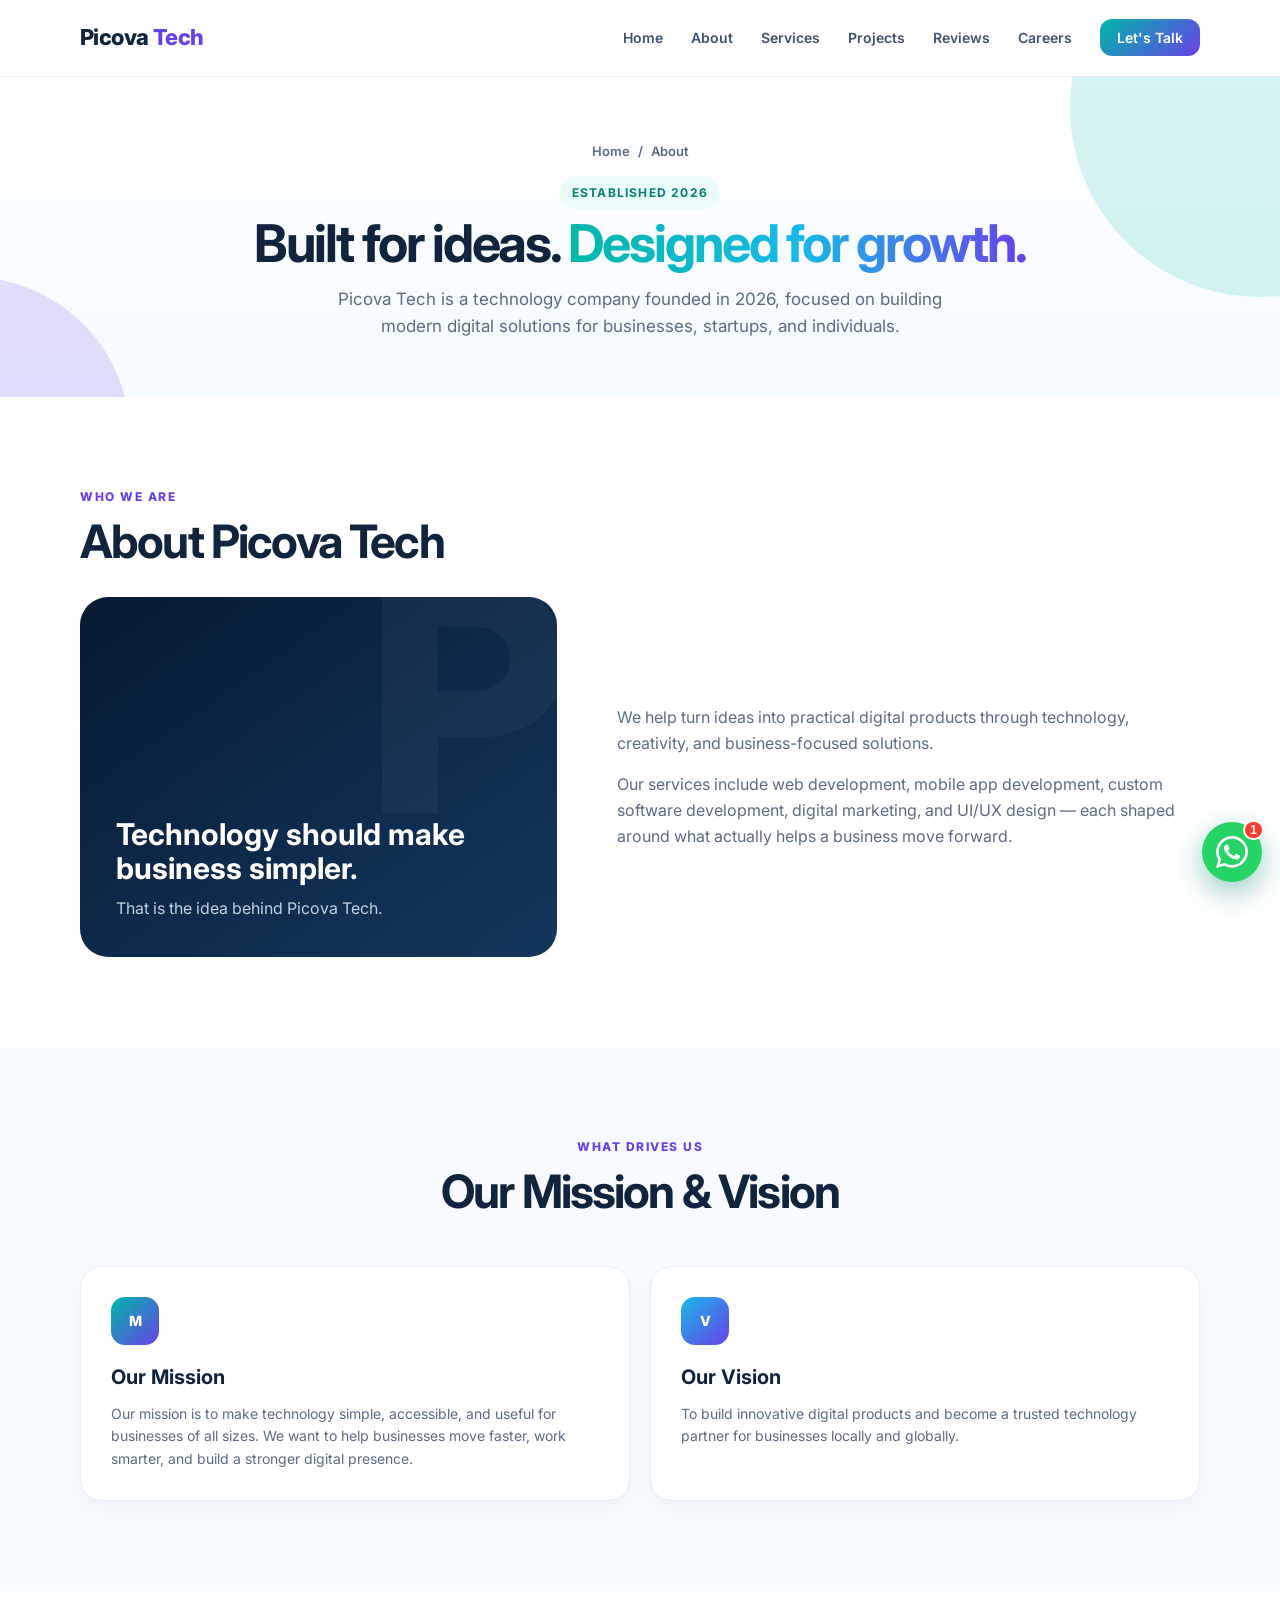
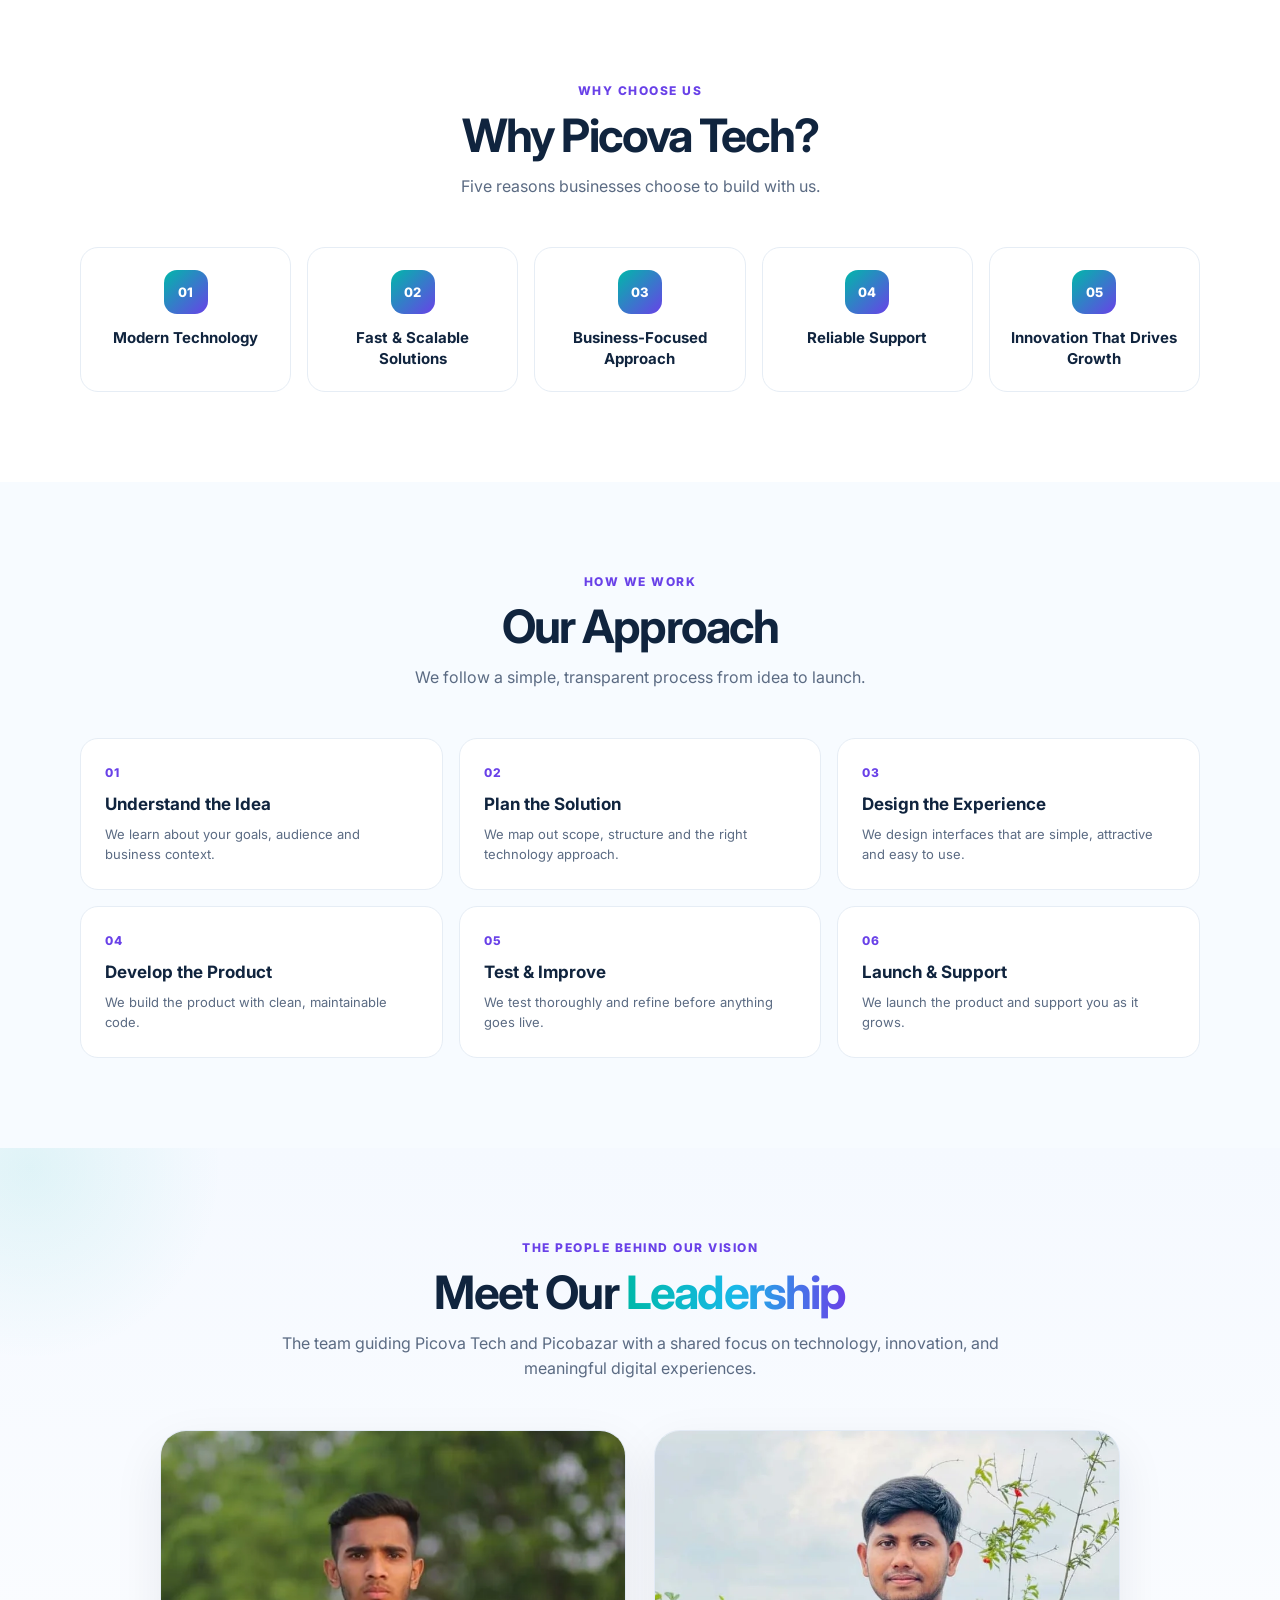
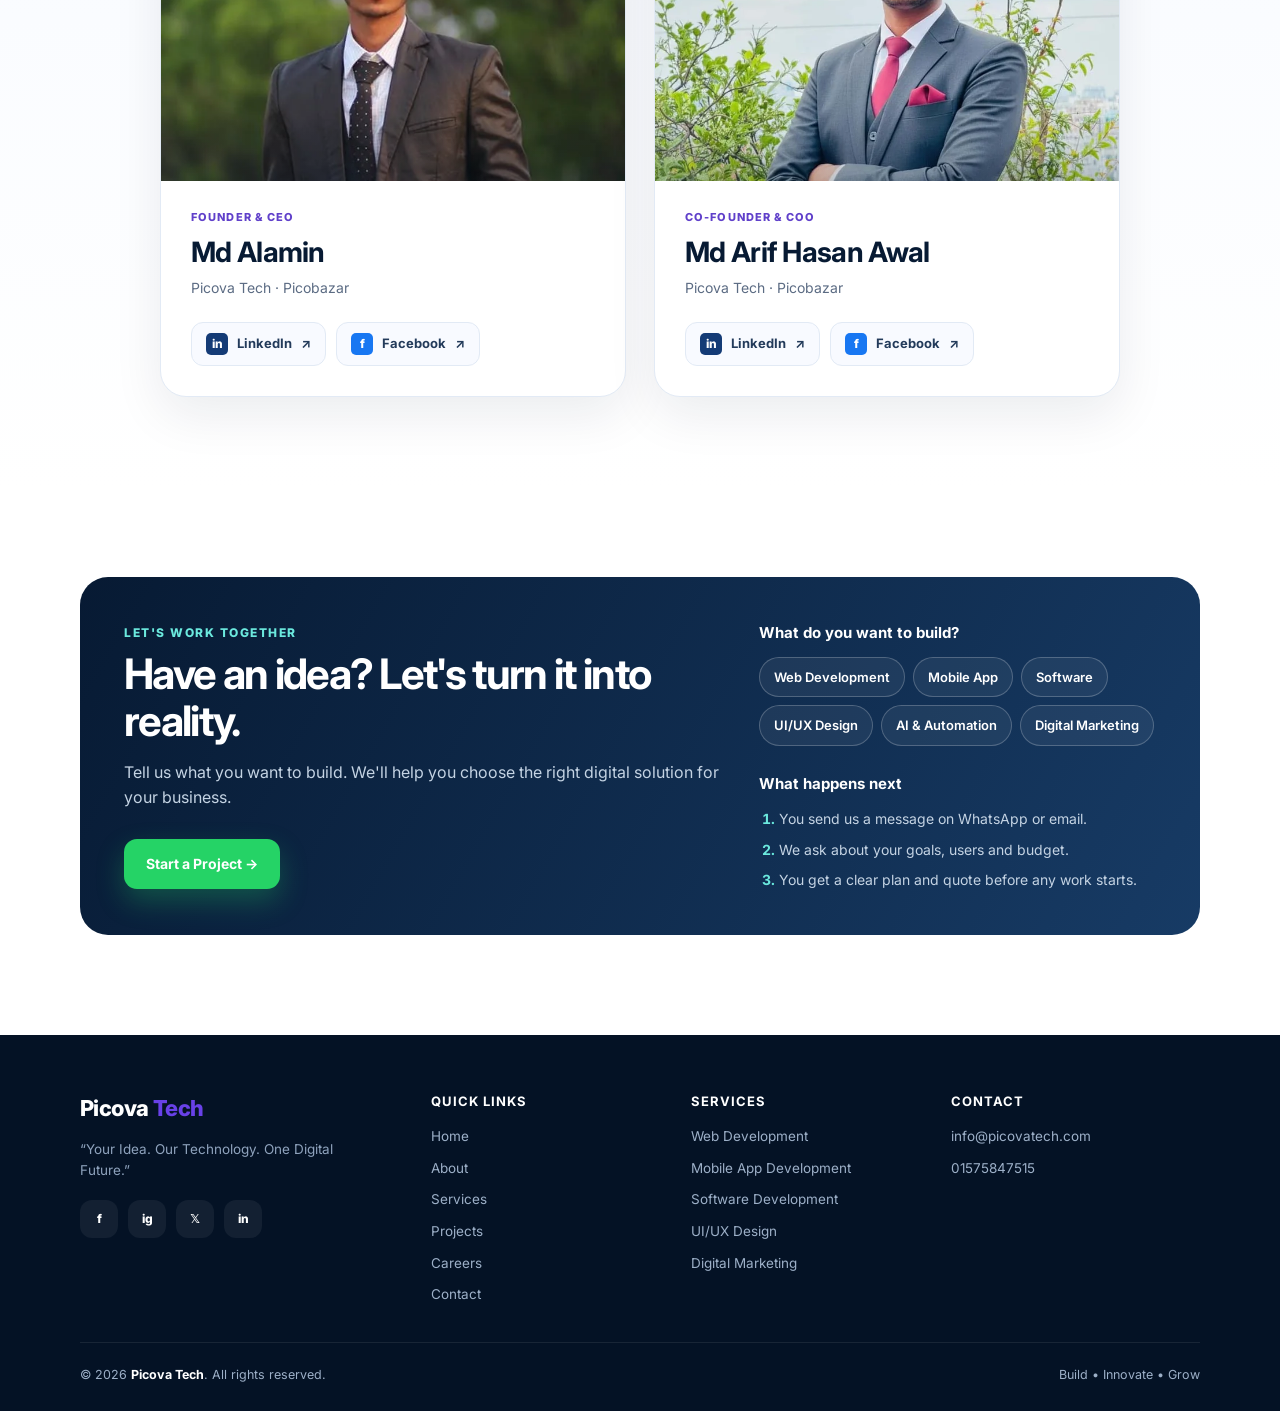
==== commit ce8f2169: "Add files via upload" ====
--- a/about.html
+++ b/about.html
@@ -60,6 +60,7 @@
         <li><a href="about.html" aria-current="page">About</a></li>
         <li><a href="index.html#services">Services</a></li>
         <li><a href="projects.html">Projects</a></li>
+        <li><a href="index.html#reviews">Reviews</a></li>
         <li><a href="careers.html">Careers</a></li>
         <li><a href="index.html#contact" class="nav-cta">Let's Talk</a></li>
       </ul>
@@ -150,6 +151,42 @@
       <div class="step"><div class="num">04</div><h3>Develop the Product</h3><p>We build the product with clean, maintainable code.</p></div>
       <div class="step"><div class="num">05</div><h3>Test &amp; Improve</h3><p>We test thoroughly and refine before anything goes live.</p></div>
       <div class="step"><div class="num">06</div><h3>Launch &amp; Support</h3><p>We launch the product and support you as it grows.</p></div>
+    </div>
+  </div>
+</section>
+
+<section class="leadership-section" id="leadership" aria-labelledby="leadership-title">
+  <div class="container">
+    <div class="section-head">
+      <div class="kicker">The people behind our vision</div>
+      <h2 id="leadership-title">Meet Our <span class="gradient">Leadership</span></h2>
+      <p>The team guiding Picova Tech and Picobazar with a shared focus on technology, innovation, and meaningful digital experiences.</p>
+    </div>
+    <div class="leader-grid">
+      <article class="leader-card">
+        <div class="leader-photo-wrap"><img class="leader-photo" src="md-alamin.webp" alt="Portrait of Md Alamin" loading="lazy" decoding="async" width="640" height="800"><span class="leader-photo-accent" aria-hidden="true"></span></div>
+        <div class="leader-info">
+          <div class="leader-role">Founder &amp; CEO</div>
+          <h3>Md Alamin</h3>
+          <p>Picova Tech <span aria-hidden="true">·</span> Picobazar</p>
+          <div class="leader-links">
+            <a href="https://www.linkedin.com/in/alamin433545/" target="_blank" rel="noopener noreferrer" aria-label="Md Alamin on LinkedIn"><span class="leader-social-icon" aria-hidden="true">in</span> LinkedIn <span aria-hidden="true">↗</span></a>
+            <a href="https://www.facebook.com/alamin433545" target="_blank" rel="noopener noreferrer" aria-label="Md Alamin on Facebook"><span class="leader-social-icon" aria-hidden="true">f</span> Facebook <span aria-hidden="true">↗</span></a>
+          </div>
+        </div>
+      </article>
+      <article class="leader-card">
+        <div class="leader-photo-wrap"><img class="leader-photo" src="md-arif-hasan-awal.webp" alt="Portrait of Md Arif Hasan Awal" loading="lazy" decoding="async" width="640" height="800"><span class="leader-photo-accent" aria-hidden="true"></span></div>
+        <div class="leader-info">
+          <div class="leader-role">Co-Founder &amp; COO</div>
+          <h3>Md Arif Hasan Awal</h3>
+          <p>Picova Tech <span aria-hidden="true">·</span> Picobazar</p>
+          <div class="leader-links">
+            <a href="https://www.linkedin.com/in/md-arif-hasan-065535410/" target="_blank" rel="noopener noreferrer" aria-label="Md Arif Hasan Awal on LinkedIn"><span class="leader-social-icon" aria-hidden="true">in</span> LinkedIn <span aria-hidden="true">↗</span></a>
+            <a href="https://www.facebook.com/md.arif.hasan.awal.2025" target="_blank" rel="noopener noreferrer" aria-label="Md Arif Hasan Awal on Facebook"><span class="leader-social-icon" aria-hidden="true">f</span> Facebook <span aria-hidden="true">↗</span></a>
+          </div>
+        </div>
+      </article>
     </div>
   </div>
 </section>
--- a/styles.css
+++ b/styles.css
@@ -371,3 +371,108 @@
 .pick:hover{background:var(--wa);border-color:var(--wa)}
 .next{margin:0;padding-left:20px;display:grid;gap:8px;font-size:14px;color:#c4d3e3}
 .next li::marker{color:#6be9de;font-weight:700}
+
+/* Client portfolio and review form */
+.portfolio-grid {
+  display: grid;
+  grid-template-columns: repeat(2, minmax(0, 1fr));
+  gap: 22px;
+}
+.project-card + .portfolio-grid { margin-top: 22px; }
+.portfolio-card {
+  display: grid;
+  grid-template-columns: auto minmax(0, 1fr);
+  gap: 20px;
+  padding: clamp(20px, 3vw, 32px);
+  border: 1px solid var(--line);
+  border-radius: 24px;
+  background: #fff;
+  transition: box-shadow .25s ease, transform .25s ease;
+}
+.portfolio-mark {
+  display: grid;
+  place-items: center;
+  width: 52px;
+  height: 52px;
+  border-radius: 16px;
+  background: var(--purple);
+  color: #fff;
+  font-weight: 800;
+}
+.portfolio-card:nth-child(2) .portfolio-mark { background: #071a33; }
+.portfolio-content h3 { margin: 8px 0 0; font-size: 24px; }
+.portfolio-content p { color: var(--muted); margin: 8px 0 18px; }
+.reviews { background: #f4faff; scroll-margin-top: calc(var(--header-h) + 16px); }
+.review-panel {
+  display: grid;
+  grid-template-columns: minmax(0, .85fr) minmax(0, 1.15fr);
+  gap: clamp(24px, 5vw, 64px);
+  align-items: start;
+  background: #fff;
+  padding: clamp(20px, 5vw, 54px);
+  border: 1px solid var(--line);
+  border-radius: 26px;
+}
+.review-panel h2 { margin: 8px 0; font-size: clamp(27px, 4vw, 44px); line-height: 1.15; }
+.review-panel p { color: var(--muted); }
+.review-form { display: grid; gap: 14px; justify-items: start; }
+.review-fields { display: grid; grid-template-columns: repeat(2, minmax(0, 1fr)); gap: 12px; width: 100%; }
+.review-form label { display: grid; gap: 5px; width: 100%; font-weight: 700; }
+.review-form input, .review-form select, .review-form textarea {
+  width: 100%;
+  min-width: 0;
+  border: 1px solid var(--line);
+  border-radius: 12px;
+  padding: 10px 12px;
+  background: #fff;
+  color: inherit;
+  font: inherit;
+  font-weight: 400;
+}
+.review-form textarea { resize: vertical; }
+.review-form :focus-visible { outline: 2px solid var(--purple); outline-offset: 2px; }
+.review-note { margin: 0; font-size: .88rem; }
+
+@media (max-width: 760px) {
+  .portfolio-grid, .review-panel { grid-template-columns: 1fr; }
+}
+@media (max-width: 440px) {
+  .review-fields, .portfolio-card { grid-template-columns: 1fr; }
+}
+@media (prefers-reduced-motion: no-preference) {
+  @keyframes portfolio-enter {
+    from { opacity: 0; transform: translateY(14px); }
+    to { opacity: 1; transform: translateY(0); }
+  }
+  .hero-grid > *, .page-hero .container, .in-view {
+    animation: portfolio-enter .55s ease backwards;
+  }
+  .hero-card, .portfolio-card:nth-child(2).in-view { animation-delay: .1s; }
+  @media (hover: hover) {
+    .portfolio-card:hover { transform: translateY(-4px); box-shadow: var(--shadow); }
+  }
+}
+.review-form button:disabled { opacity: .6; cursor: default; }
+
+/* Leadership profiles — About and homepage */
+.leadership-section{background:linear-gradient(180deg,#f5f9ff 0%,#fff 100%);position:relative;overflow:hidden}
+.leadership-section::before{content:"";position:absolute;left:-170px;top:-180px;width:400px;height:400px;border-radius:50%;background:radial-gradient(circle,rgba(0,184,169,.09),transparent 68%);pointer-events:none}
+.leader-grid{display:grid;grid-template-columns:repeat(2,minmax(0,1fr));gap:28px;max-width:960px;margin:0 auto}
+.leader-card{background:#fff;border:1px solid #e2eaf5;border-radius:26px;overflow:hidden;box-shadow:0 18px 50px rgba(7,26,51,.08);transition:transform .25s ease,box-shadow .25s ease;min-width:0}
+.leader-card:hover{transform:translateY(-5px);box-shadow:0 24px 60px rgba(7,26,51,.14)}
+.leader-photo-wrap{height:350px;position:relative;overflow:hidden;background:linear-gradient(135deg,#dcebef,#d8dced)}
+.leader-photo{display:block;width:100%;height:100%;object-fit:cover;object-position:center 23%;transition:transform .45s ease}
+.leader-card:hover .leader-photo{transform:scale(1.035)}
+.leader-photo-accent{position:absolute;inset:auto 0 0;height:65px;background:linear-gradient(to top,rgba(7,26,51,.2),transparent);pointer-events:none}
+.leader-info{padding:28px 30px 30px}
+.leader-role{color:#6040ca;text-transform:uppercase;letter-spacing:1.1px;font-weight:800;font-size:11px}
+.leader-info h3{font-size:clamp(22px,2.3vw,28px);letter-spacing:-.7px;line-height:1.2;margin:9px 0 8px;color:#071a33}
+.leader-info p{font-size:14px;color:#5b6b83;margin:0 0 22px}
+.leader-links{display:flex;gap:10px;flex-wrap:wrap}
+.leader-links a{display:inline-flex;align-items:center;gap:9px;padding:10px 14px;border-radius:12px;border:1px solid #e2eaf5;background:#f8faff;color:#233b5b;font-size:13px;font-weight:700;transition:background .2s,border-color .2s,transform .2s}
+.leader-links a:hover{background:#ecf5ff;border-color:#b6d7f0;transform:translateY(-2px)}
+.leader-social-icon{display:inline-grid;place-items:center;background:#143b76;color:#fff;width:22px;height:22px;border-radius:5px;font-size:12px;font-weight:800;line-height:1}
+.leader-links a:nth-child(2) .leader-social-icon{background:#1877f2}
+@media(max-width:700px){.leader-grid{grid-template-columns:1fr;max-width:460px;gap:22px}.leader-photo-wrap{height:340px}.leader-info{padding:24px}.leadership-section{padding:65px 0}}
+@media(max-width:400px){.leader-photo-wrap{height:300px}.leader-links a{font-size:12px;padding:9px 11px}}
+@media(prefers-reduced-motion:reduce){.leader-card,.leader-photo,.leader-links a{transition:none}}
